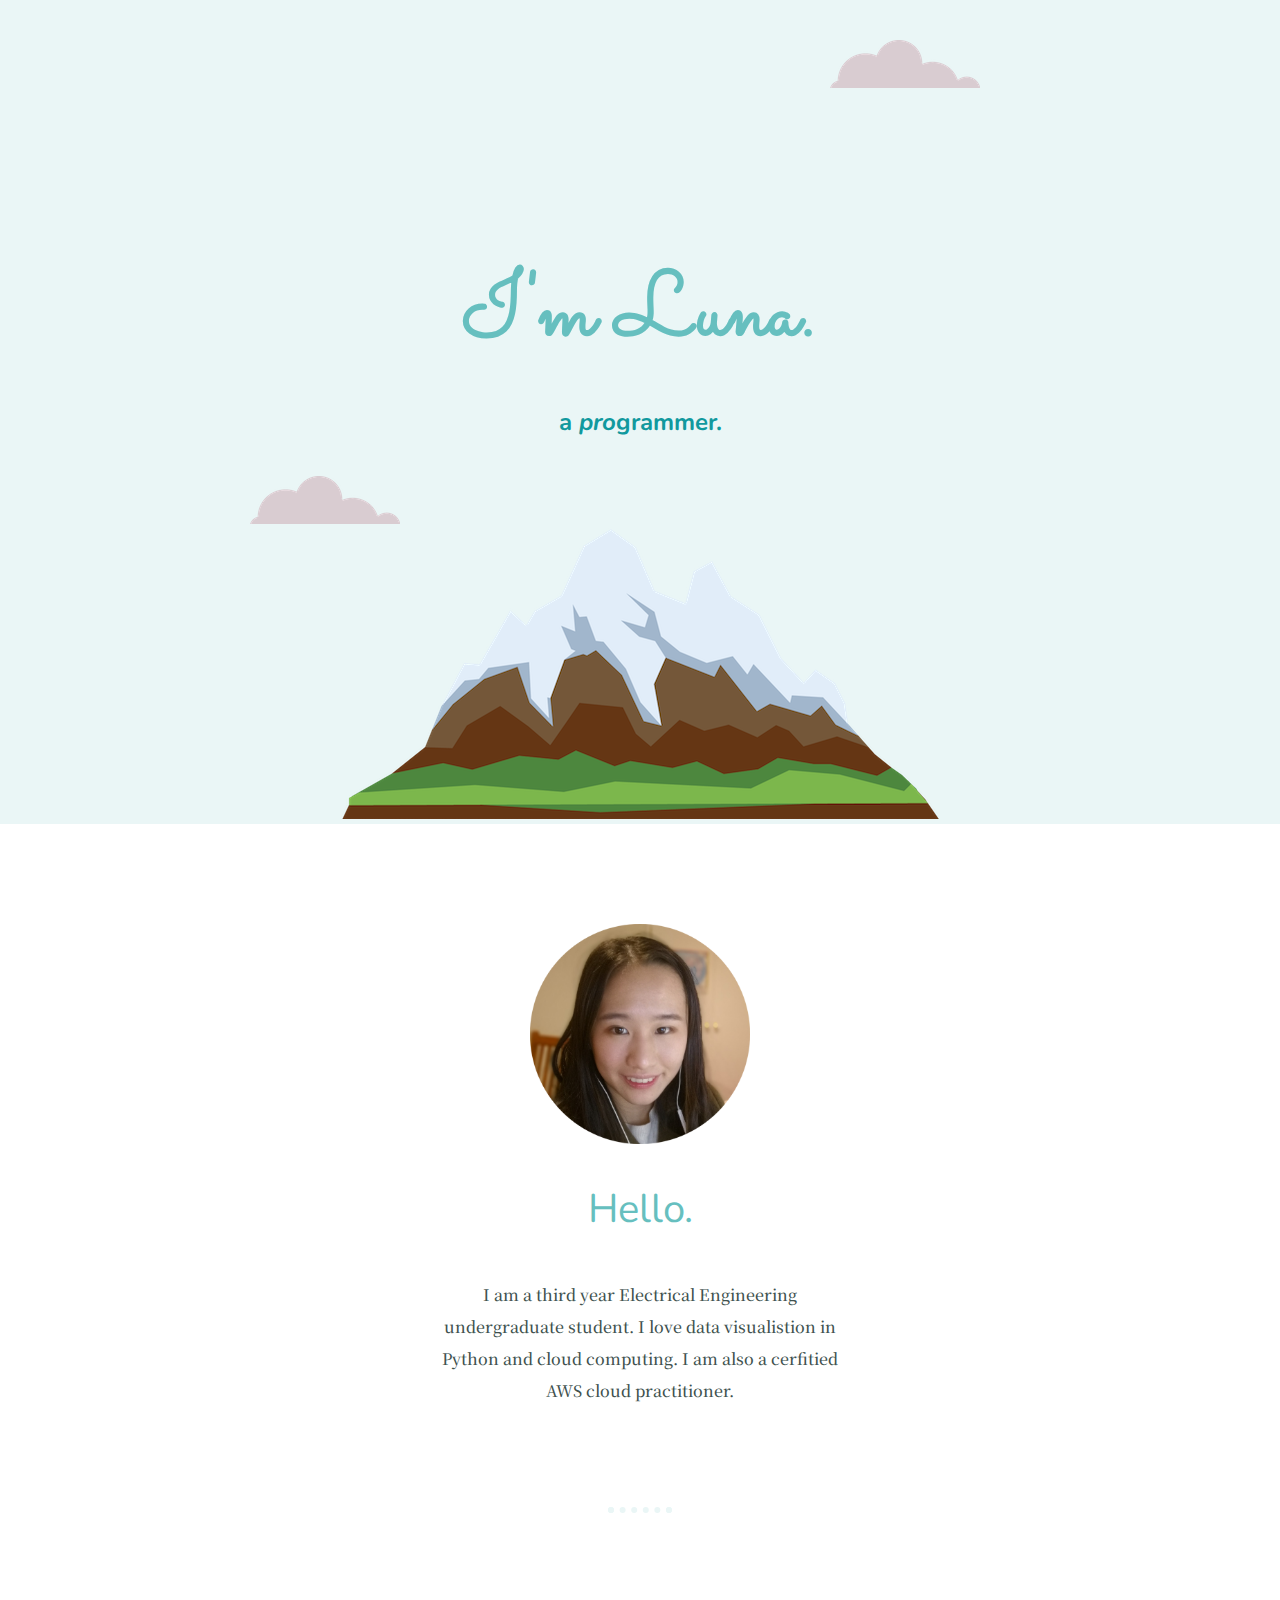
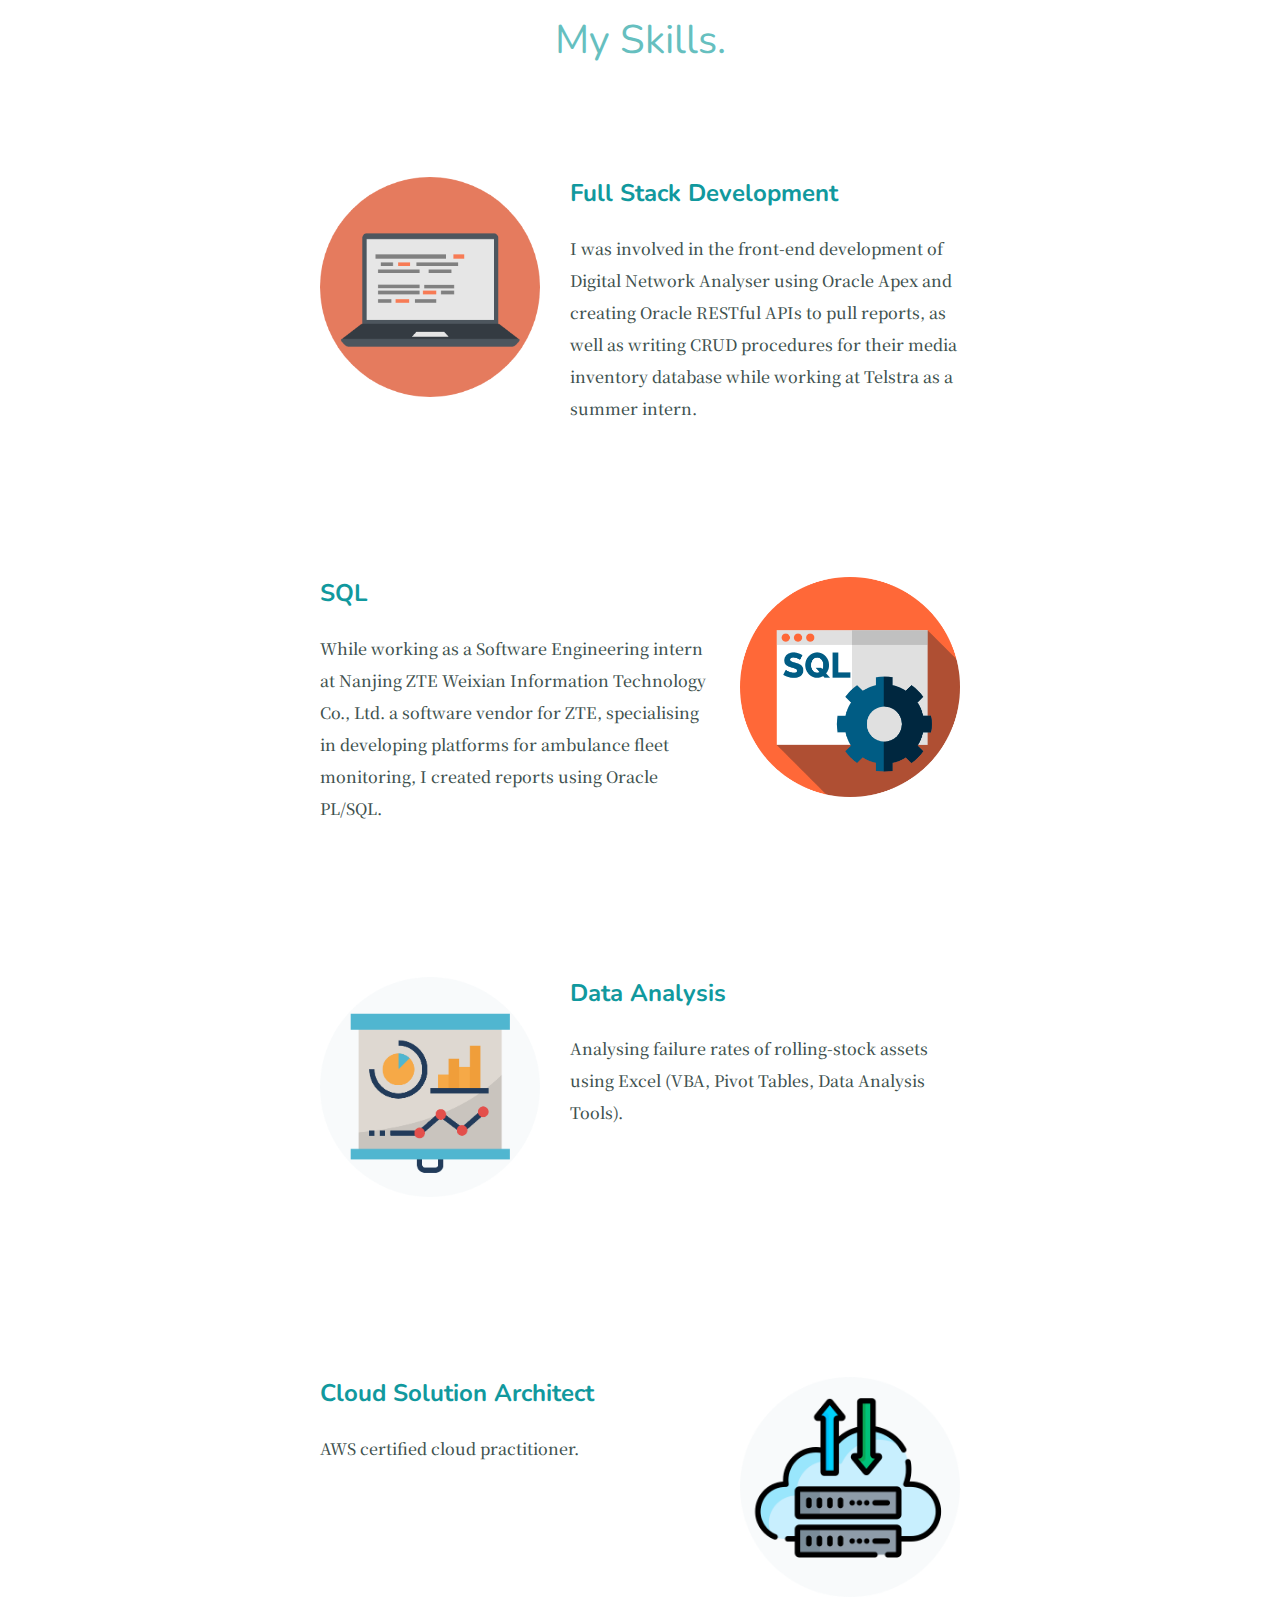
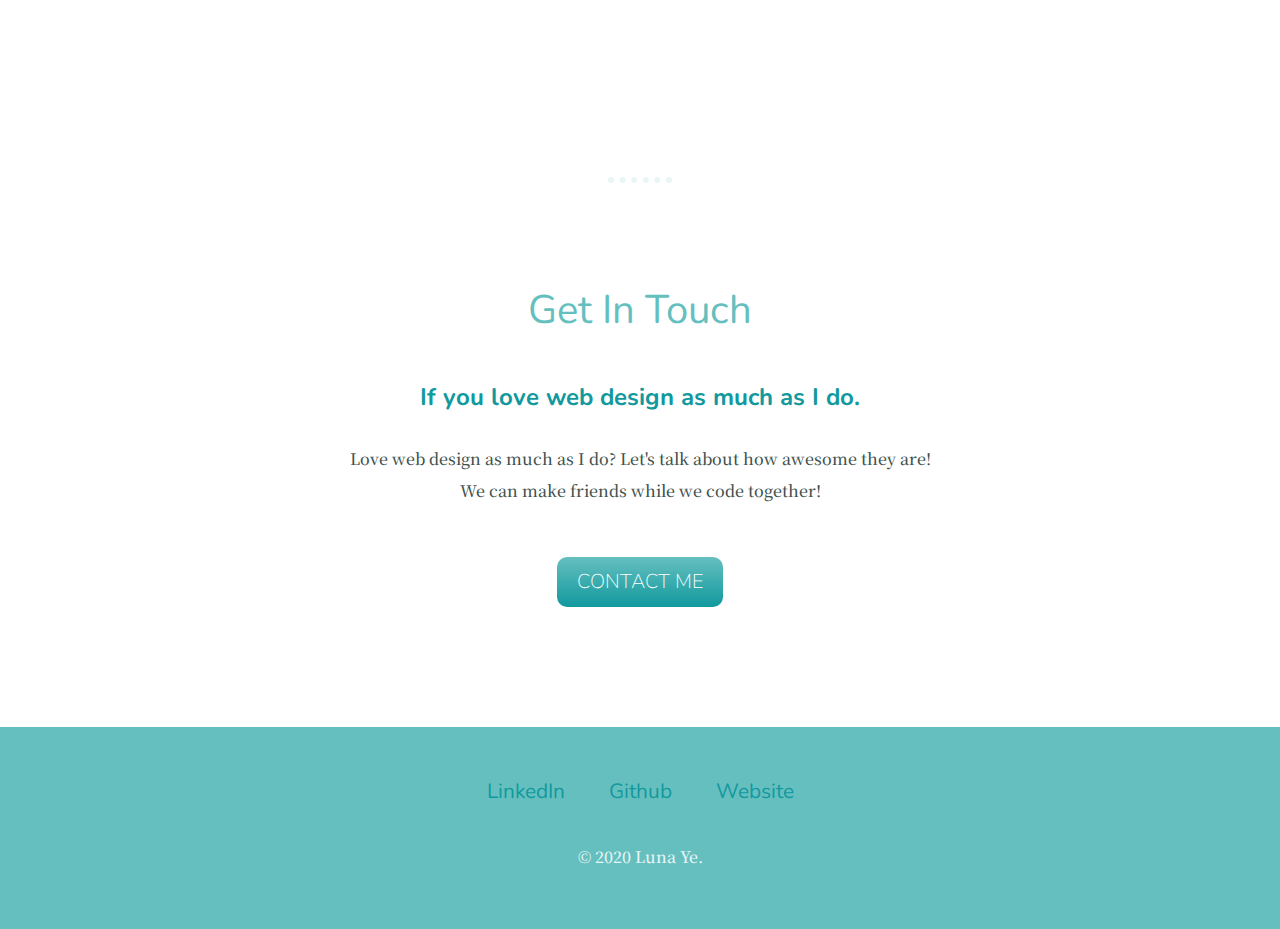
==== index.html @ a0207718 "Add files via upload" ====
<!DOCTYPE html>
<html lang="en">
<head>
    <meta charset="UTF-8">
    <meta name="viewport" content="width=device-width, initial-scale=1.0">
    <title>Luna Ye</title>
    <link rel="stylesheet" href="css/styles.css">
    <link rel="icon" href="favicon.ico" type="image/x-icon">
    <link rel="preconnect" href="https://fonts.gstatic.com">
    <link href="https://fonts.googleapis.com/css2?family=Indie+Flower&family=Noto+Serif+JP:wght@400;500;600;700&family=Nunito:ital,wght@0,300;0,400;0,600;1,300;1,400;1,600&family=Sacramento&display=swap" rel="stylesheet">
</head>
<body>
    <div class="top-container">
        <img class="top_cloud" src="images/cloud.png" alt="cloud_image">
        <h1>I'm Luna.</h1>
        <h3>a <span>pro</span>grammer.</h3>
        <img class="bottom_cloud" src="images/cloud.png" alt="cloud_image">
        <img src="images/mountain.png" alt="moutain_image">
    </div>
    <div class="middle-container">
        <div class="profile">
          <img class="profile_photo" src="Luna_Image.png" alt="Luna's profile picture">
          <h2>Hello.</h2>
          <p class="intro">I am a third year Electrical Engineering undergraduate student. I love data visualistion in Python and cloud computing. I am also a cerfitied AWS cloud practitioner.</p>
        </div>
        <hr>
        <div class="skills">
          <h2>My Skills.</h2>
          <div class="skill-row">
            <img class="coding" src="images/coding.png" alt="Coding">
            <h3>Full Stack Development</h3>
            <p>I was involved in the front-end development of Digital Network Analyser using Oracle Apex and creating Oracle RESTful APIs to pull reports, as well as writing CRUD procedures for their media inventory database while working at Telstra as a summer intern.</p>
          </div>
          <div class="skill-row">
            <img class="sql" src="images/sql.png" alt="SQL">
            <h3>SQL</h3>
            <p>While working as a Software Engineering intern at Nanjing ZTE Weixian Information Technology Co., Ltd. a software vendor for ZTE, specialising in developing platforms for ambulance fleet monitoring, I created reports using Oracle PL/SQL.</p>
          </div>
          <div class="skill-row">
            <img class="data_analysis" src="images/data_analysis.png" alt="Data Analysis">
            <h3>Data Analysis</h3>
            <p>Analysing failure rates of rolling-stock assets using Excel (VBA, Pivot Tables, Data Analysis Tools).</p>
          </div>
          <div class="skill-row">
            <img class="cloud_computing" src="images/cloud_computing.png" alt="Cloud">
            <h3>Cloud Solution Architect</h3>
            <p>AWS certified cloud practitioner.</p>
          </div>
        </div>
        <hr>
        <div class="contact-me">
          <h2>Get In Touch</h2>
          <h3>If you love web design as much as I do.</h3>
          <p class="message">Love web design as much as I do? Let's talk about how awesome they are!<br>
            We can make friends while we code together!</p>
          <a class="BUTTON" href="mailto:lunayework@gmail.com">CONTACT ME</a>
        </div>
    </div>
      
      
    <div class="bottom-container">
        <a class="footer-link" href="https://www.linkedin.com/in/luna-ye-a8475017a/">LinkedIn</a>
        <a class="footer-link" href="https://github.com/settings/profile">Github</a>
        <a class="footer-link" href="https://www.appbrewery.co/">Website</a>
        <p class="copyright">© 2020 Luna Ye.</p>
    </div>
      
       
       
    </div>
</body>
</html>
---- css/styles.css ----
body{
    color:#40514E;
    margin:0;
    text-align:center;
    font-family:'Noto Serif JP', serif;
}
h1{
    font-size: 5.625rem;
    margin:50px auto 0 auto;
    font-family: 'Sacramento', cursive;
    color: #66BFBF;
}
h2{
    font-family: 'Nunito', sans-serif;
    font-size: 2.5rem;
    color: #66BFBF;
    font-weight:normal;
    padding-bottom: 10px;
}
h3{
    font-family: 'Nunito', sans-serif;
    font-size:1.5rem;
    color: #11999E;

}
hr{
    border:dotted #EAF6F6 6px;
    border-bottom: none;
    width: 4%;
    margin:100px auto;
}

span{
    font-style:italic;
}
p{
    font-weight:500;
    line-height:2;
}

.profile_photo{
    height:220px;
    width:220px;
}
.coding{
    height:220px;
    width:220px;
    float:left;
    margin-right: 30px;
}
.sql{
    height:220px;
    width:220px;
    float:right;
    margin-left: 30px;
}
.data_analysis{
    height:220px;
    width:220px;
    float:left;
    margin-right: 30px;
}
.cloud_computing{
    height:220px;
    width:220px;
    float:right;
    margin-left: 30px;
}


.top-container{
    background-color:#eaf6f6;
    padding-top:200px;
    position:relative;
}

.intro{
    margin:30px auto 0 auto;
    width:33%;
}

.middle-container{
    margin:100px 0 100px 0;
    background-color:white;
}
.bottom-container{
    background-color:#66BFBF;
    padding:50px 0 20px;
}
.footer-link{
    font-family:'Nunito', sans-serif;
    font-size:1.3rem;
    margin:10px 20px;
    color:#11999e;
    text-decoration: none;
}
a:hover{
    color:#eaf6f6;
}
.copyright{
    color:#eaf6f6;
    padding:20px 0;
}
.top_cloud{
    position: absolute;
    right:300px;
    top:40px;
}

.bottom_cloud{
    position:absolute;
    left:250px;
    bottom:300px;
}
.contact-message{
    width:40%;
    margin:40px auto 60px;
}
.skill-row{
    width:50%;
    margin:100px auto 100px auto;
    text-align: left;
    height:300px;
}



.message{
    margin:30px auto;
}



.BUTTON {
    background: #66BFBF;
    background-image: -webkit-linear-gradient(top, #66BFBF, #11999E);
    background-image: -moz-linear-gradient(top, #66BFBF, #11999E);
    background-image: -ms-linear-gradient(top, #66BFBF, #11999E);
    background-image: -o-linear-gradient(top, #66BFBF, #11999E);
    background-image: -webkit-gradient(to bottom, #66BFBF, #11999E);
    -webkit-border-radius: 20px;
    -moz-border-radius: 20px;
    border-radius: 10px;
    line-height: 50px;
    color: #FFFFFF;
    font-family:'Nunito', sans-serif;
    padding: 0px 20px 0px 20px;
    font-size: 20px;
    font-weight: 100;
    text-decoration: none;
    display: inline-block;
    cursor: pointer;
    text-align: center;
    margin:20px auto;
}
 
 .BUTTON:hover {
    background: #30e3cb;
    background-image: -webkit-linear-gradient(top, #30e3cb, #2bc4ad);
    background-image: -moz-linear-gradient(top, #30e3cb,  #2bc4ad);
    background-image: -ms-linear-gradient(top,  #30e3cb,  #2bc4ad);
    background-image: -o-linear-gradient(top,  #30e3cb,  #2bc4ad);
    background-image: -webkit-gradient(to bottom, #30e3cb,  #2bc4ad);
    -webkit-border-radius: 20px;
    -moz-border-radius: 20px;
    border-radius: 10px;
    text-decoration: none;
 }
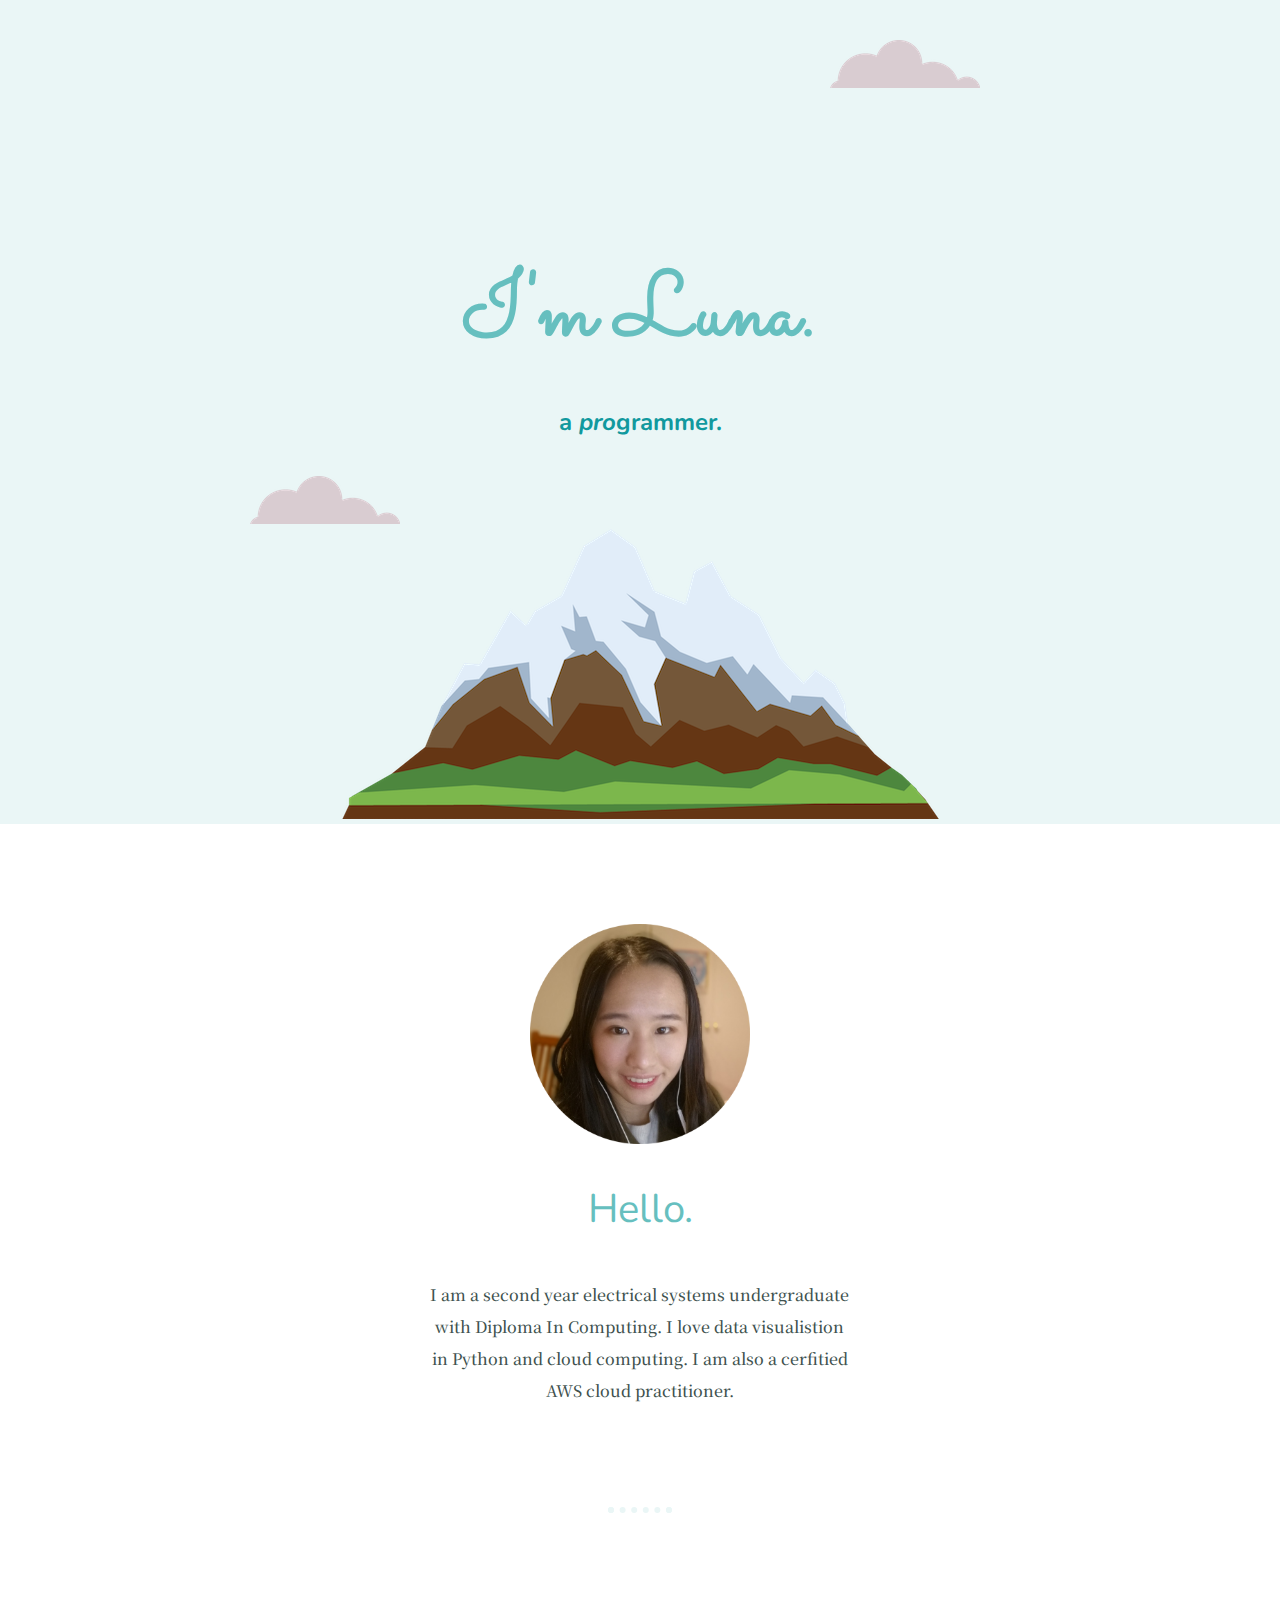
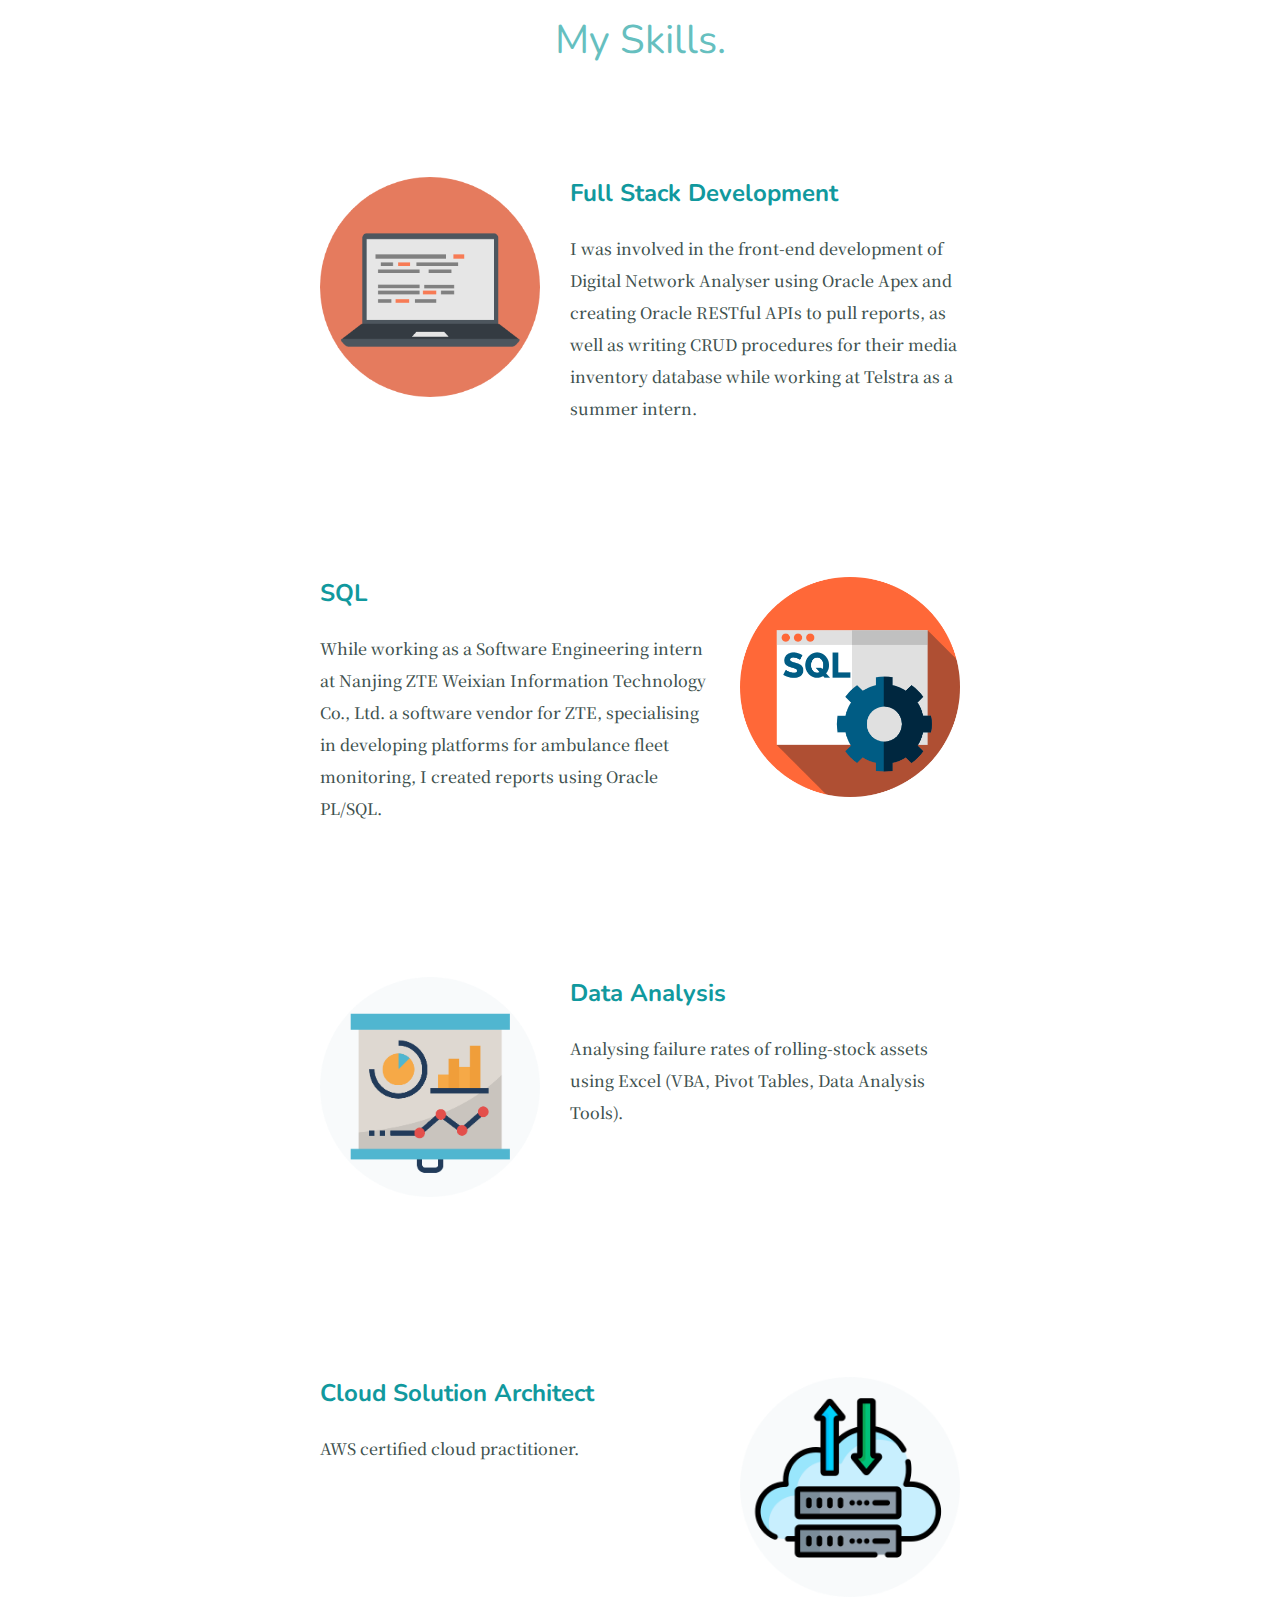
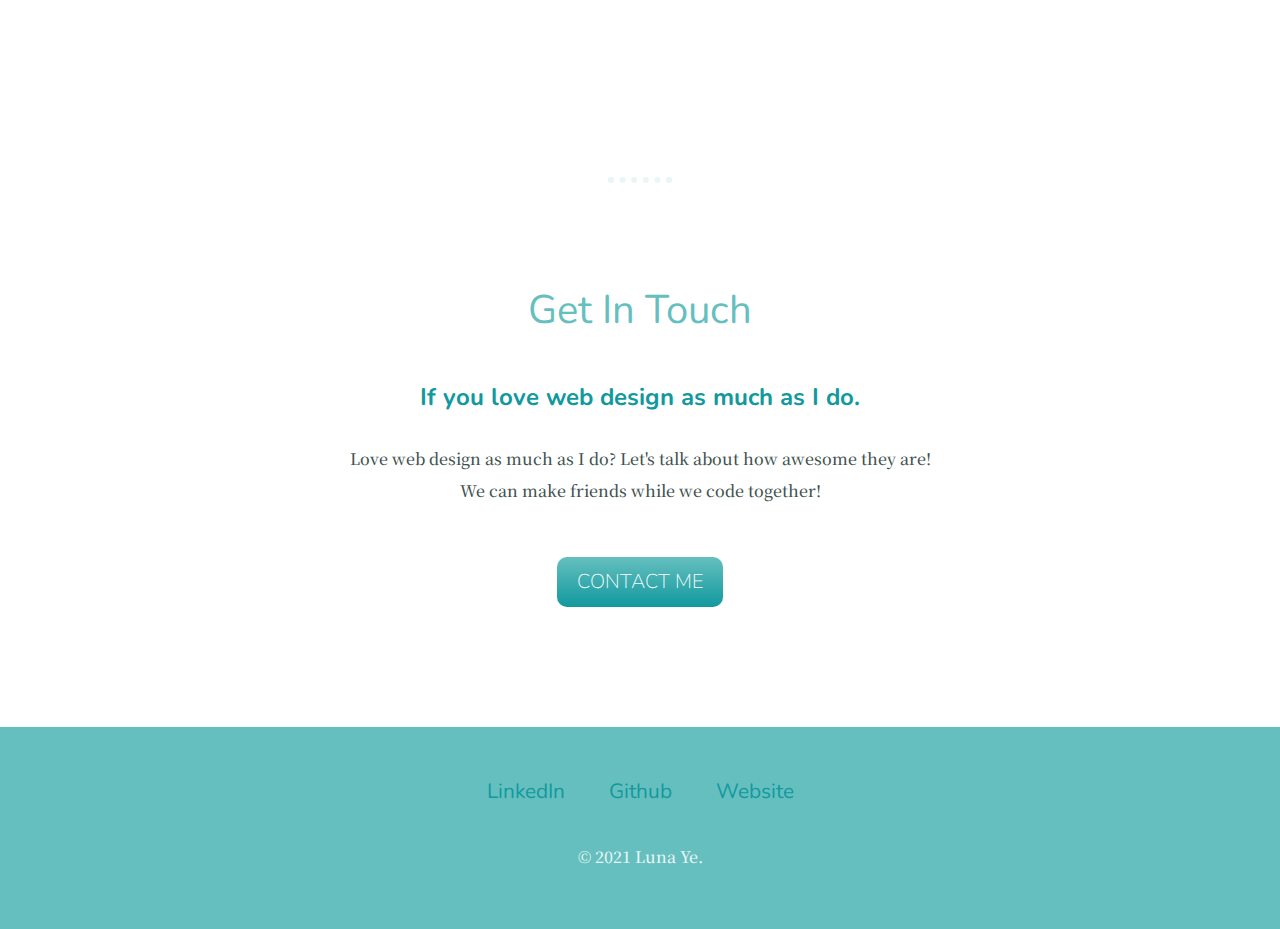
==== commit 801144c5: "Add files via upload" ====
--- a/index.html
+++ b/index.html
@@ -21,7 +21,7 @@
         <div class="profile">
           <img class="profile_photo" src="Luna_Image.png" alt="Luna's profile picture">
           <h2>Hello.</h2>
-          <p class="intro">I am a third year Electrical Engineering undergraduate student. I love data visualistion in Python and cloud computing. I am also a cerfitied AWS cloud practitioner.</p>
+          <p class="intro">I am a second year electrical systems undergraduate with Diploma In Computing. I love data visualistion in Python and cloud computing. I am also a cerfitied AWS cloud practitioner.</p>
         </div>
         <hr>
         <div class="skills">
@@ -62,7 +62,7 @@
         <a class="footer-link" href="https://www.linkedin.com/in/luna-ye-a8475017a/">LinkedIn</a>
         <a class="footer-link" href="https://github.com/settings/profile">Github</a>
         <a class="footer-link" href="https://www.appbrewery.co/">Website</a>
-        <p class="copyright">© 2020 Luna Ye.</p>
+        <p class="copyright">© 2021 Luna Ye.</p>
     </div>
       
        
